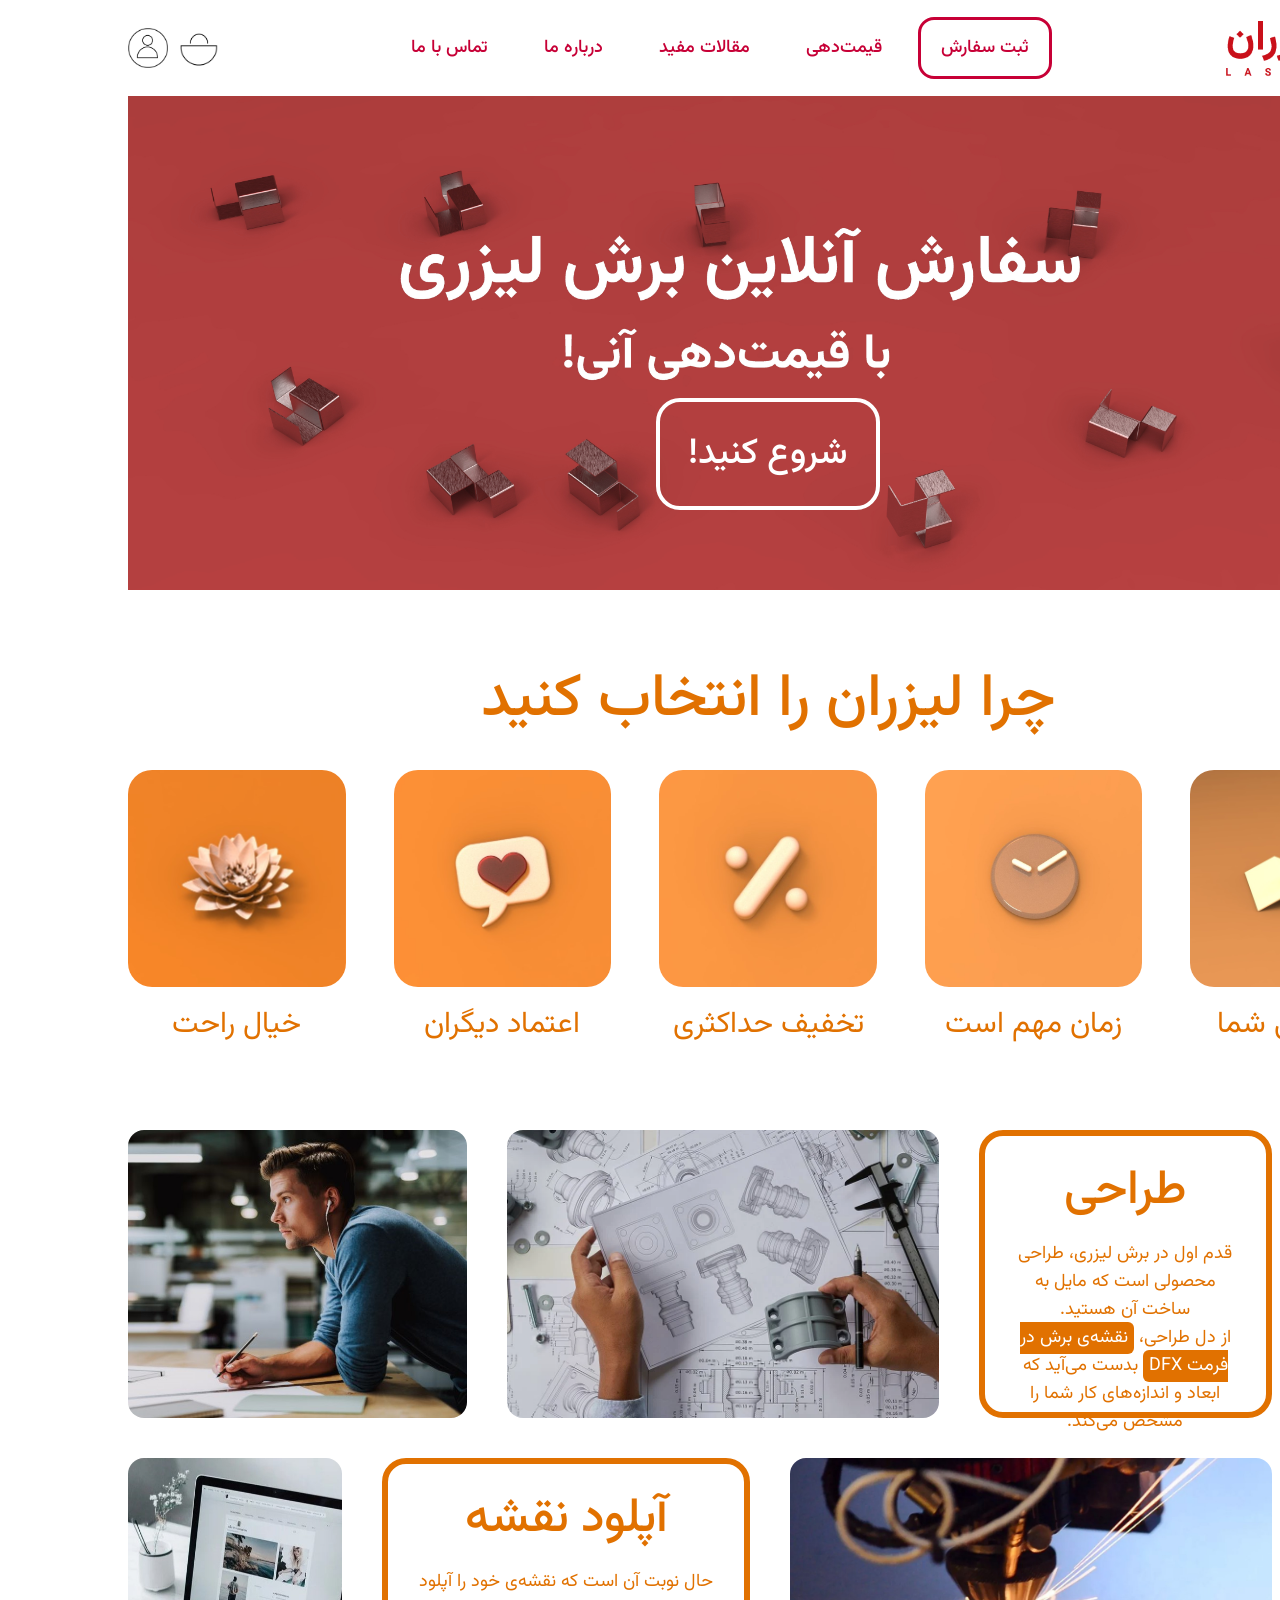
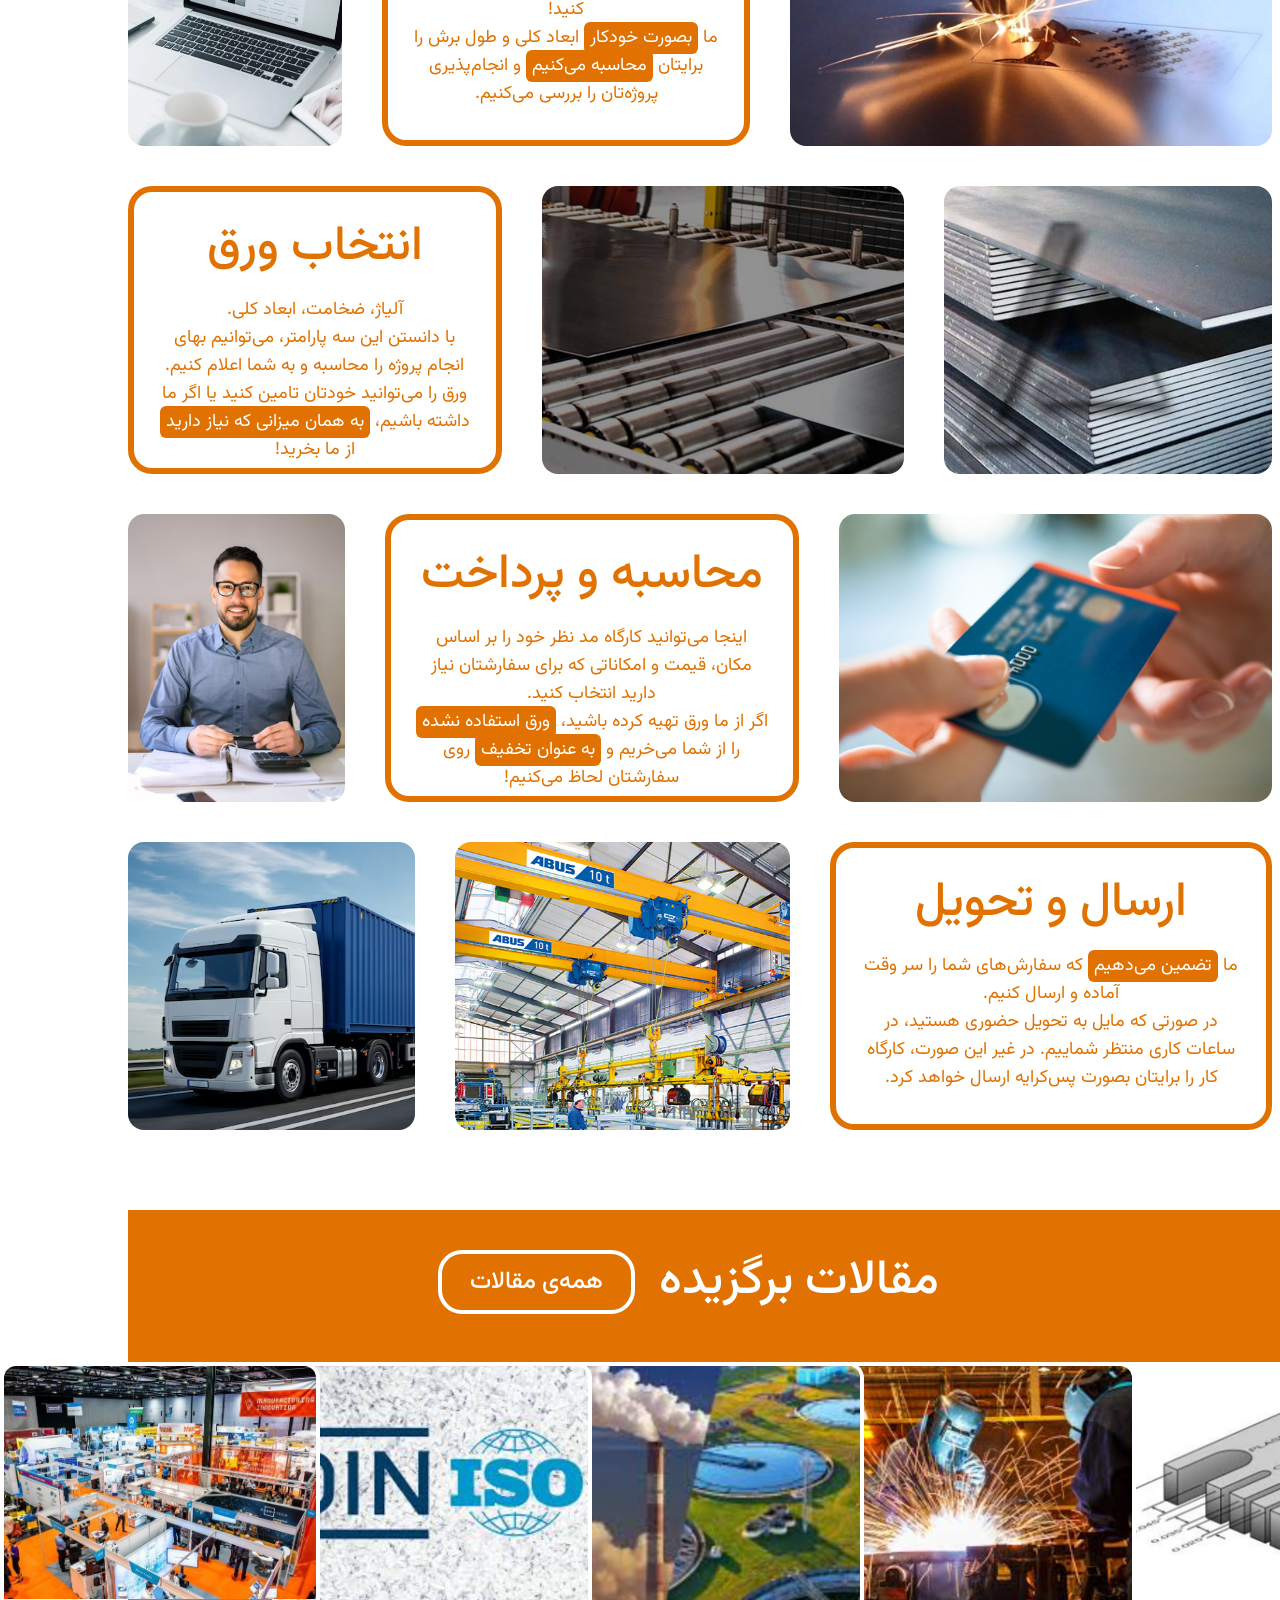
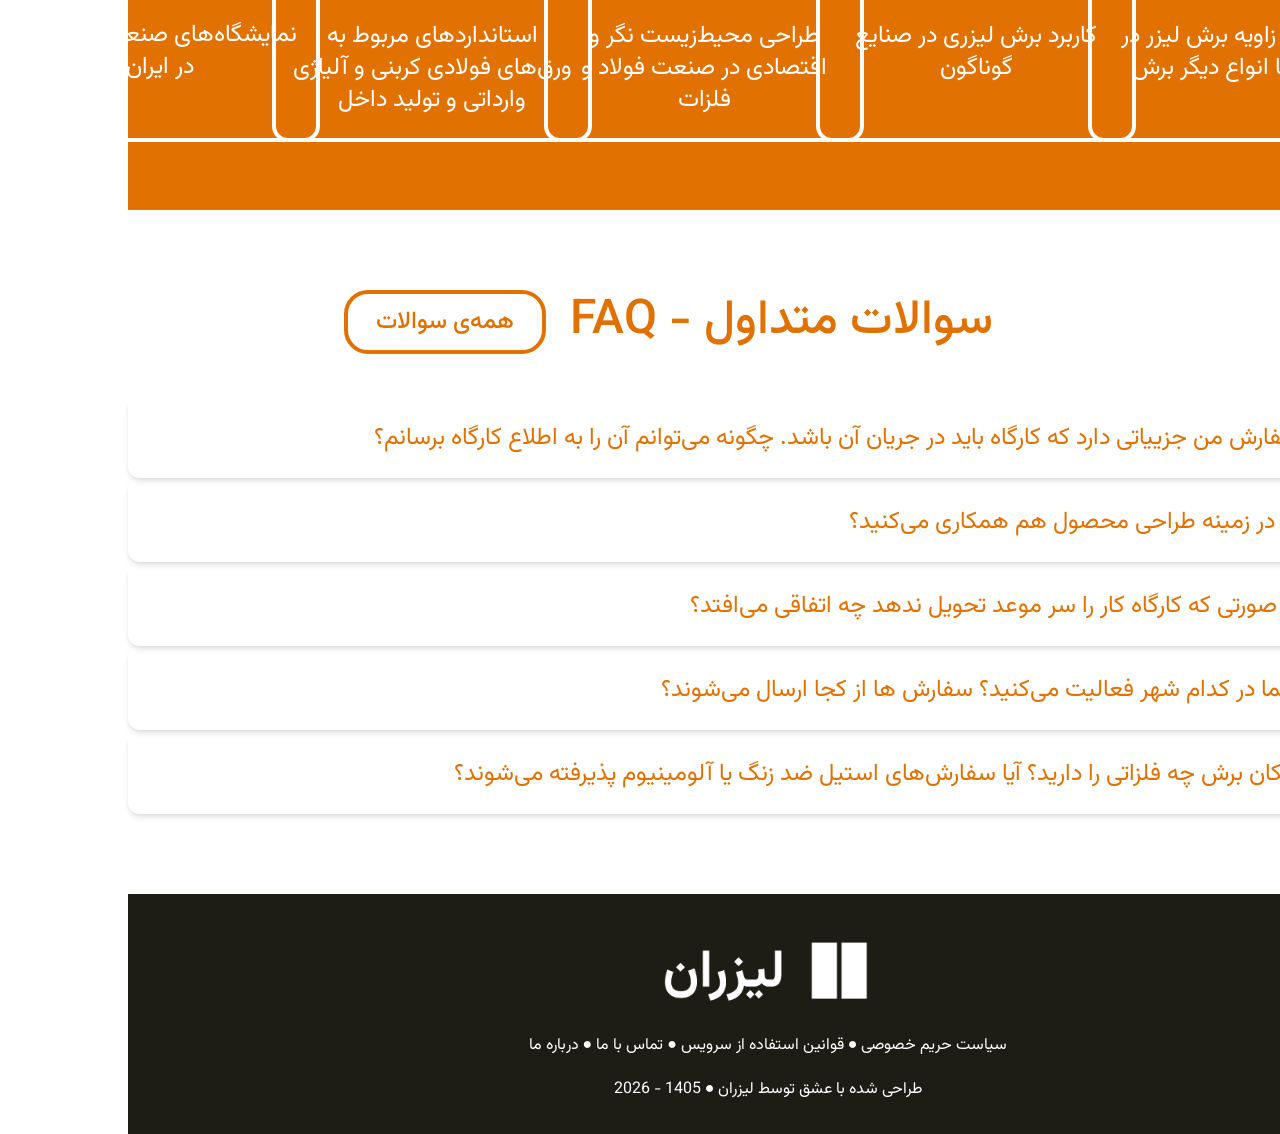
==== index.html @ b69785e9 "Initial Hello World" ====
<!DOCTYPE html>
<html>
    <head>
        <meta charset="utf-8" />
        <meta http-equiv="X-UA-Compatible" content="IE=edge" />
        <title></title>
        <meta name="description" content="" />
        <meta name="viewport" content="width=device-width, initial-scale=1" />
        <link rel="stylesheet" href="src/output.css" />
        <link rel="stylesheet" href="src/style0.css" />
    </head>
    <body class="relative font-[vazir]" dir="rtl">
        <!-- Backdrop -->
        <div id="bDrop" class="fixed bg-black/60 inset-0 z-10 items-center justify-center overflow-hidden hidden">
            <div class="w-120 h-120 bg-white rounded-2xl relative flex flex-col items-center justify-center">
                <img src="media/close.png" class="h-8 w-8 absolute top-3 left-3 cursor-pointer" onclick="closeLoginWindow();">
                <!-- Step 1 Phone Number -->
                <div id="step1" class="text-neutral-700 flex flex-col items-center">
                    <h1 class="text-3xl">خوش آمدید!</h1>
                    <h2 class="text-xl">برای ورود، شماره همراه خود را وارد کنید -</h2>
                    <div class="flex items-center justify-center gap-3 mt-14" dir="ltr">
                        <img src="media/iran.png" class="h-10">
                        <span class="text-2xl px-1">+98</span>
                        <input id="pNumber" class="text-2xl py-2 px-3.5 border-2 border-neutral-300 rounded-xl w-60 tracking-widest text-center">
                    </div>
                    <button class="px-7 py-3 mt-16 rounded-2xl border-3 border-amber-600 text-2xl text-amber-600 font-medium hover:bg-amber-600 hover:text-white hover:cursor-pointer transition delay-75 duration-300 ease-in-out"
                    onclick="goToStep2();">
                    ادامه
                    </button>
                </div>
                <!-- Verification Code -->
                <div id="step2" class="text-neutral-700 hidden flex-col items-center">
                    <h1 class="text-3xl">کد ورود برای شما پیامک شد</h1>
                    <h2 class="text-xl">لطفا آن را وارد کنید</h2>
                    <div class="flex items-center justify-center gap-3 mt-14 pl-14" dir="ltr">
                        <input id="vCode" class="text-2xl py-2 px-3.5 border-2 border-neutral-300 rounded-xl w-40 tracking-widest text-center">
                        <span class="text-xl px-1 text-amber-600">2:00</span>
                    </div>
                    <div class="flex justify-center gap-5">
                        <button class="px-7 py-3 mt-16 rounded-2xl border-3 border-neutral-400 text-2xl text-neutral-400 font-medium hover:bg-neutral-400 hover:text-white hover:cursor-pointer transition delay-75 duration-300 ease-in-out"
                        onclick="backToStep1();">
                        بازگشت
                        </button>
                        <button class="px-7 py-3 mt-16 rounded-2xl border-3 border-amber-600 text-2xl text-amber-600 font-medium hover:bg-amber-600 hover:text-white hover:cursor-pointer transition delay-75 duration-300 ease-in-out"
                        onclick="closeLoginWindow();">
                        ادامه
                        </button>
                    </div>
                </div>
            </div>
        </div>
        <!-- Sign in Window -->
        <!-- Container for the x-borders -->
        <div class="mx-auto max-w-7xl">
            <!-- Top row container -->
            <div
                class="flex flex-row items-center justify-between pt-4">
                <!-- Logo -->
                <a href="/">
                    <img src="media/logo2.png" class="h-16" />
                </a>
                <!-- Navigation -->
                <nav
                    class="flex flex-row items-center justify-center font-medium text-lg text-rose-700">
                    <span
                        class="px-5 py-3.5 mx-2 transition delay-75 duration-300 ease-in-out bg-white hover:bg-rose-700 hover:text-white rounded-2xl border-3 border-rose-700"
                        >ثبت سفارش</span
                    >
                    <span
                        class="px-5 py-3.5 mx-2 transition delay-75 duration-300 ease-in-out bg-white hover:bg-rose-700 hover:text-white rounded-2xl"
                        >قیمت‌دهی</span
                    >
                    <span
                        class="px-5 py-3.5 mx-2 transition delay-75 duration-300 ease-in-out bg-white hover:bg-rose-700 hover:text-white rounded-2xl"
                        >مقالات مفید</span
                    >
                    <a href="/about.html">
                        <span
                            class="px-5 py-3.5 mx-2 transition delay-75 duration-300 ease-in-out bg-white hover:bg-rose-700 hover:text-white rounded-2xl"
                            >درباره ما</span
                        >
                    </a>
                    <span
                        class="px-5 py-3.5 mx-2 transition delay-75 duration-300 ease-in-out bg-white hover:bg-rose-700 hover:text-white rounded-2xl"
                        >تماس با ما</span
                    >
                </nav>
                <!-- Account -->
                <div
                    class="flex flex-row items-center justify-center gap-3">
                    <img src="media/cart.png" class="h-10 cursor-pointer" />
                    <img src="media/avatar.png" class="h-10 cursor-pointer" onclick="bDropOn();" />
                </div>
            </div>
        </div>
        <!-- Main Banner -->
        <div class="bg-[url(/media/3.jpg)] bg-contain mt-4 w-full aspect-[2.59336] relative">
            <div class="absolute bottom-20 right-0 left-0 h-28 flex justify-center">
                    <button class="px-7 py-3 rounded-3xl border-4 border-white text-white text-4xl font-medium hover:bg-white hover:text-rose-700 hover:cursor-pointer transition delay-75 duration-300 ease-in-out">
                        شروع کنید!
                    </button>
            </div>
        </div>
        <!-- Why Choose Us -->
        <div class="mx-auto max-w-7xl mt-20">
            <div class="text-center text-6xl font-medium text-amber-600">
                چرا لیزران را انتخاب کنید
            </div>
            <!-- Cards Container -->
            <div class="flex flex-row gap-12 justify-center mt-10 text-amber-600">
                <!-- Cards Start Here -->
                <div class="whyCards">
                    <div class="w-full aspect-square rounded-3xl bg-[url(/media/4.jpg)] bg-contain">
                        <div class="w-full h-full flex items-center text-center hover:bg-black/50 rounded-3xl">
                            <span class="desc invisible text-white text-xl px-4">امکان سفارش برش لیزری از نزدیکترین کارگاه به شما</span>
                        </div>
                    </div>
                    <div class="text-center mt-5 text-3xl">
                        در نزدیکی شما
                    </div>
                </div>
                <div class="whyCards">
                    <div class="w-full aspect-square rounded-3xl bg-[url(/media/5.jpg)] bg-contain">
                        <div class="w-full h-full flex items-center text-center hover:bg-black/50 rounded-3xl">
                            <span class="desc invisible text-white text-xl px-4">متعهد به تحویل به موقع و سروقت کار هستیم</span>
                        </div>
                    </div>
                    <div class="text-center mt-5 text-3xl">
                        زمان مهم است
                    </div>
                </div>
                <div class="whyCards">
                    <div class="w-full aspect-square rounded-3xl bg-[url(/media/6.jpg)] bg-contain">
                        <div class="w-full h-full flex items-center text-center hover:bg-black/50 rounded-3xl">
                            <span class="desc invisible text-white text-xl px-4">بهینه‌سازی بهای سفارش از محل بازخرید ضایعات سفارش‌های شما، قبل از سفارش!</span>
                        </div>
                    </div>
                    <div class="text-center mt-5 text-3xl">
                        تخفیف حداکثری
                    </div>
                </div>
                <div class="whyCards">
                    <div class="w-full aspect-square rounded-3xl bg-[url(/media/7.jpg)] bg-contain">
                        <div class="w-full h-full flex items-center text-center hover:bg-black/50 rounded-3xl">
                            <span class="desc invisible text-white text-xl px-4">امکان انتخاب کارگاه‌هایی که تجربه‌های خوبی برایمان رقم زده‌اند</span>
                        </div>
                    </div>
                    <div class="text-center mt-5 text-3xl">
                        اعتماد دیگران
                    </div>
                </div>
                <div class="whyCards">
                    <div class="w-full aspect-square rounded-3xl bg-[url(/media/8.jpg)] bg-contain">
                        <div class="w-full h-full flex items-center text-center hover:bg-black/50 rounded-3xl">
                            <span class="desc invisible text-white text-xl px-4">رابط کاربری آسان برای سرعت، کیفیت و راحتی بیش از پیش</span>
                        </div>
                    </div>
                    <div class="text-center mt-5 text-3xl">
                        خیال راحت
                    </div>
                </div>
            </div>
        </div>
        <!-- Steps to Order Container -->
        <div class="mx-auto max-w-340 mt-10">
            <!-- Step 1 Design -->
            <div class="flex flex-row items-center justify-center gap-10 text-amber-600 mt-10">
                <div class="flex flex-none items-center justify-center w-24 h-24 rounded-full bg-amber-600 text-white text-4xl font-semibold">
                    1
                </div>
                <div class="flex h-72 flex-initial border-6 border-amber-600 rounded-3xl">
                    <div class="w-full h-full px-6 py-8">
                        <h1 class="text-5xl font-medium text-center">طراحی</h1>
                        <p class="mt-6 text-lg text-center">
                            قدم اول در برش لیزری، طراحی محصولی است که مایل به ساخت آن هستید.
                            <br>
                            از دل طراحی،
                            <span class="px-1.5 py-0.5 text-white bg-amber-600 rounded-md">نقشه‌ی برش در فرمت DFX</span>
                            بدست می‌آید که ابعاد و اندازه‌های کار شما را مشخص می‌کند.
                        </p>
                    </div>
                </div>
                <img src="media/001.jpg" class="h-72 rounded-2xl">
                <img src="media/002.jpg" class="h-72 rounded-2xl">
            </div>
            <!-- Step 2 Design -->
            <div class="flex flex-row items-center justify-center gap-10 text-amber-600 mt-10">
                <div class="flex flex-none items-center justify-center w-24 h-24 rounded-full bg-amber-600 text-white text-4xl font-semibold">
                    2
                </div>
                <img src="media/101.jpg" class="h-72 rounded-2xl">
                <div class="flex h-72 flex-initial border-6 border-amber-600 rounded-3xl">
                    <div class="w-full h-full px-6 py-8">
                        <h1 class="text-5xl font-medium text-center">آپلود نقشه</h1>
                        <p class="mt-6 text-lg text-center">
                            حال نوبت آن است که نقشه‌ی خود را آپلود کنید!
                            <br>
                            ما
                            <span class="px-1.5 py-0.5 text-white bg-amber-600 rounded-md">بصورت خودکار</span>
                            ابعاد کلی و طول برش را برایتان
                            <span class="px-1.5 py-0.5 text-white bg-amber-600 rounded-md">محاسبه می‌کنیم</span>
                            و انجام‌پذیری پروژه‌تان را بررسی می‌کنیم.
                        </p>
                    </div>
                </div>
                <img src="media/102.jpg" class="h-72 rounded-2xl">
            </div>
            <!-- Step 3 Design -->
            <div class="flex flex-row items-center justify-center gap-10 text-amber-600 mt-10">
                <div class="flex flex-none items-center justify-center w-24 h-24 rounded-full bg-amber-600 text-white text-4xl font-semibold">
                    3
                </div>
                <img src="media/201.jpg" class="h-72 rounded-2xl">
                <img src="media/202.jpg" class="h-72 rounded-2xl">
                <div class="flex h-72 flex-initial border-6 border-amber-600 rounded-3xl">
                    <div class="w-full h-full px-6 py-8">
                        <h1 class="text-5xl font-medium text-center">انتخاب ورق</h1>
                        <p class="mt-6 text-lg text-center">
                            آلیاژ، ضخامت، ابعاد کلی.
                            <br>
                            با دانستن این سه پارامتر، می‌توانیم بهای انجام پروژه را محاسبه و به شما اعلام کنیم.
                            ورق را می‌توانید خودتان تامین کنید یا اگر ما داشته باشیم،
							<span class="px-1.5 py-0.5 text-white bg-amber-600 rounded-md">به همان میزانی که نیاز دارید</span>
							از ما بخرید!
                        </p>
                    </div>
                </div>
            </div>
            <!-- Step 4 Design -->
            <div class="flex flex-row items-center justify-center gap-10 text-amber-600 mt-10">
                <div class="flex flex-none items-center justify-center w-24 h-24 rounded-full bg-amber-600 text-white text-4xl font-semibold">
                    4
                </div>
                <img src="media/301.png" class="h-72 rounded-2xl">
                <div class="flex h-72 flex-initial border-6 border-amber-600 rounded-3xl">
                    <div class="w-full h-full px-6 py-8">
                        <h1 class="text-5xl font-medium text-center">محاسبه و پرداخت</h1>
                        <p class="mt-6 text-lg text-center">
                            اینجا می‌توانید کارگاه مد نظر خود را بر اساس مکان، قیمت و امکاناتی که برای سفارشتان نیاز دارید انتخاب کنید.
                            <br>
                            اگر از ما ورق تهیه کرده باشید،
                            <span class="px-1.5 py-0.5 text-white bg-amber-600 rounded-md">ورق استفاده نشده</span>
                            را از شما می‌خریم و
                            <span class="px-1.5 py-0.5 text-white bg-amber-600 rounded-md">به عنوان تخفیف</span>
                            روی سفارشتان لحاظ می‌کنیم!
                        </p>
                    </div>
                </div>
                <img src="media/302.png" class="h-72 rounded-2xl">
            </div>
            <!-- Step 5 Design -->
            <div class="flex flex-row items-center justify-center gap-10 text-amber-600 mt-10">
                <div class="flex flex-none items-center justify-center w-24 h-24 rounded-full bg-amber-600 text-white text-4xl font-semibold">
                    5
                </div>
                <div class="flex h-72 flex-initial border-6 border-amber-600 rounded-3xl">
                    <div class="w-full h-full px-6 py-8">
                        <h1 class="text-5xl font-medium text-center">ارسال و تحویل</h1>
                        <p class="mt-6 text-lg text-center">
							ما
							<span class="px-1.5 py-0.5 text-white bg-amber-600 rounded-md">تضمین می‌دهیم</span>
							که سفارش‌های شما را سر وقت آماده و ارسال کنیم.
							<br>
							در صورتی که مایل به تحویل حضوری هستید، در ساعات کاری منتظر شماییم. در غیر این صورت، کارگاه کار را برایتان بصورت پس‌کرایه ارسال خواهد کرد.
                        </p>
                    </div>
                </div>
                <img src="media/401.png" class="h-72 rounded-2xl">
                <img src="media/402.png" class="h-72 rounded-2xl">
            </div>
        </div>
		<!-- Selected Articles -->
		<div class="bg-amber-600 h-150 mt-20 text-white">
            <div class="flex gap-6 pt-10 items-center justify-center">
                <h1 class="text-white text-5xl font-medium pr-40">مقالات برگزیده</h1>
                <button class="px-7 py-3 rounded-3xl border-4 border-white text-2xl font-medium hover:bg-white hover:text-amber-600 hover:cursor-pointer transition delay-75 duration-300 ease-in-out">
                        همه‌ی مقالات
                </button>
            </div>
            <!-- Card Container -->
            <div class="mx-auto max-w-430 grid grid-cols-5 gap-20 mt-12">
                <!-- Article Card -->
                <div class="h-95 w-80 border-white border-4 rounded-2xl overflow-hidden hover:scale-105 transition cursor-pointer">
                    <img src="media/articles/01.png" class="w-full" alt="">
                    <h1 class="text-2xl px-4 py-5 text-center">
                        ضخامت و زاویه برش لیزر در مقایسه با انواع دیگر برش
                    </h1>
                </div>
                <!-- Article Card -->
                <div class="h-95 w-80 border-white border-4 rounded-2xl overflow-hidden hover:scale-105 transition cursor-pointer">
                    <img src="media/articles/welder.png" class="w-full" alt="">
                    <h1 class="text-2xl px-4 py-5 text-center">
                        کاربرد برش لیزری در صنایع گوناگون
                    </h1>
                </div>
                <!-- Article Card -->
                <div class="h-95 w-80 border-white border-4 rounded-2xl overflow-hidden hover:scale-105 transition cursor-pointer">
                    <img src="media/articles/environment.png" class="w-full" alt="">
                    <h1 class="text-2xl px-4 py-5 text-center">
                        طراحی محیط‌زیست نگر و اقتصادی در صنعت فولاد و فلزات
                    </h1>
                </div>
                <!-- Article Card -->
                <div class="h-95 w-80 border-white border-4 rounded-2xl overflow-hidden hover:scale-105 transition cursor-pointer">
                    <img src="media/articles/din.png" class="w-full" alt="">
                    <h1 class="text-2xl px-4 py-5 text-center">
                        استانداردهای مربوط به ورق‌های فولادی کربنی و آلیاژی وارداتی و تولید داخل
                    </h1>
                </div>
                <!-- Article Card -->
                <div class="h-95 w-80 border-white border-4 rounded-2xl overflow-hidden hover:scale-105 transition cursor-pointer">
                    <img src="media/articles/ind_expo.jpg" class="w-full" alt="">
                    <h1 class="text-2xl px-4 py-5 text-center">
                        نمایشگاه‌های صنعت در دنیا و در ایران
                    </h1>
                </div>
            </div>
		</div>
        <!-- FAQ Container -->
        <div class="mx-auto max-w-7xl mt-20 text-amber-600">
            <div class="flex justify-center gap-6 items-center">
                <h2 class="text-5xl font-medium pr-50">
                سوالات متداول - FAQ
                </h2>
                <button class="px-7 py-3 rounded-3xl border-4 border-amber-600 text-2xl font-medium hover:bg-amber-600 hover:text-white hover:cursor-pointer transition delay-75 duration-300 ease-in-out">
                        همه‌ی سوالات
                </button>
            </div>
            <!-- Card Container -->
            <div class="mt-10">
                <!-- Card -->
                <div class="faqCard rounded-xl shadow-md px-5 py-5 flex cursor-pointer" onclick="this.classList.toggle('expanded')">
                    <img src="media/plus icon.png" class="w-12 h-12 p-2" alt="">
                    <div class="mr-10 overflow-hidden">
                        <h3 class="text-2xl mt-2">
                            سفارش من جزییاتی دارد که کارگاه باید در جریان آن باشد. چگونه می‌توانم آن را به اطلاع کارگاه برسانم؟
                        </h3>
                        <p class="mt-8">
                            در زمان ثبت سفارش این امکان را دارید که برای کارگاه یادداشت اضافه کنید تا کار به صورتی که مایل هستید تحویل شما گردد.
                        </p>
                    </div>
                </div>
                <!-- Card -->
                <div class="faqCard rounded-xl shadow-md px-5 py-5 flex cursor-pointer" onclick="this.classList.toggle('expanded')">
                    <img src="media/plus icon.png" class="w-12 h-12 p-2" alt="">
                    <div class="mr-10 overflow-hidden">
                        <h3 class="text-2xl mt-2">
                            آیا در زمینه طراحی محصول هم همکاری می‌کنید؟
                        </h3>
                        <p class="mt-8">
                            بله! در صورتی که کار شما در حوزه ورقکاری و برش لیزری باشد، برای مشاوره و همکاری در تولید محصول لطفا از طریق تب درباره‌ی ما با ما تماس بگیرید.
                        </p>
                    </div>
                </div>
                <!-- Card -->
                <div class="faqCard rounded-xl shadow-md px-5 py-5 flex cursor-pointer" onclick="this.classList.toggle('expanded')">
                    <img src="media/plus icon.png" class="w-12 h-12 p-2" alt="">
                    <div class="mr-10 overflow-hidden">
                        <h3 class="text-2xl mt-2">
                            در صورتی که کارگاه کار را سر موعد تحویل ندهد چه اتفاقی می‌افتد؟
                        </h3>
                        <p class="mt-8">
                            در صورتی که کارگاه کار را در زمان سررسید تحویل ندهد و علت این موضوع تحویل نگرفتن کار توسط کارفرما، یا مشکلات حمل و نقل نباشد، کارگاه پس از یک روز اخطار دریافت کرده و از روز دوم ملزم به پرداخت روزانه 2 درصد دستمزد به عنوان جریمه به کارفرما است.
                            سقف جریمه 12 درصد و تا پایان روز هفتم می‌باشد و در صورتی که کارگاه همچنان سفارش را تحویل ندهد، سفارش لغو شده و کل مبلغ پرداخت شده به علاوه‌ی 12 درصد جریمه به کارفرما پرداخت می‌گردد.
                        </p>
                    </div>
                </div>
                <!-- Card -->
                <div class="faqCard rounded-xl shadow-md px-5 py-5 flex cursor-pointer" onclick="this.classList.toggle('expanded')">
                    <img src="media/plus icon.png" class="w-12 h-12 p-2" alt="">
                    <div class="mr-10 overflow-hidden">
                        <h3 class="text-2xl mt-2">
                            شما در کدام شهر فعالیت می‌کنید؟ سفارش ها از کجا ارسال می‌شوند؟
                        </h3>
                        <p class="mt-8">
                            در حال حاضر ما با کارگاه‌های حوالی فتح و شادآباد تهران قرارداد داریم و به زودی امکان خدمت‌رسانی در سراسر کشور را نیز خواهیم داشت.
                            <br>
                            در صورتی که امکان برش لیزری را دارید و مایل به همکاری با ما هستید، لطفا از طریق تب ارتباط با ما تماس بگیرید!
                        </p>
                    </div>
                </div>
                <!-- Card -->
                <div class="faqCard rounded-xl shadow-md px-5 py-5 flex cursor-pointer" onclick="this.classList.toggle('expanded')">
                    <img src="media/plus icon.png" class="w-12 h-12 p-2" alt="">
                    <div class="mr-10 overflow-hidden">
                        <h3 class="text-2xl mt-2">
                            امکان برش چه فلزاتی را دارید؟ آیا سفارش‌های استیل ضد زنگ یا آلومینیوم پذیرفته می‌شوند؟
                        </h3>
                        <p class="mt-8">
                            این مساله بستگی به امکانات کارگاهی دارد که شما انتخاب می‌کنید. در صورتی که کارگاه انتخابی شما این امکان را داشته باشد و به ما اعلام کرده باشد، شما حین ثبت سفارش در پنل کاربری خود می‌توانید آن کارگاه را انتخاب کرده و با آنها همکاری کنید.
                        </p>
                    </div>
                </div>
            </div>
        </div>
        <!-- Footer -->
        <div class="h-60 bg-olive-900 mt-20 text-white">
            <!-- Logos - Permits -->
            <div class="pt-10 flex justify-center items-center">
                <img src="media/logo3.png" class="h-20">
            </div>
            <!-- Links -->
            <div class="mt-5 text-center">
                سیاست حریم خصوصی ● قوانین استفاده از سرویس ● تماس با ما ● درباره ما
            </div>
            <!-- By Us -->
            <div class="mt-5 text-center">
                طراحی شده با عشق توسط لیزران ● 1405 - 2026
            </div>
        </div>
        <script src="./global.js" defer></script>
    </body>
</html>

<!-- npx @tailwindcss/cli -i ./src/input.css -o ./src/output.css --watch -->
---- src/output.css ----
/*! tailwindcss v4.3.0 | MIT License | https://tailwindcss.com */
@layer properties;
@layer theme, base, components, utilities;
@layer theme {
  :root, :host {
    --font-sans: ui-sans-serif, system-ui, sans-serif, "Apple Color Emoji",
      "Segoe UI Emoji", "Segoe UI Symbol", "Noto Color Emoji";
    --font-mono: ui-monospace, SFMono-Regular, Menlo, Monaco, Consolas, "Liberation Mono",
      "Courier New", monospace;
    --color-amber-600: oklch(66.6% 0.179 58.318);
    --color-rose-300: oklch(81% 0.117 11.638);
    --color-rose-400: oklch(71.2% 0.194 13.428);
    --color-rose-600: oklch(58.6% 0.253 17.585);
    --color-rose-700: oklch(51.4% 0.222 16.935);
    --color-rose-800: oklch(45.5% 0.188 13.697);
    --color-neutral-300: oklch(87% 0 0);
    --color-neutral-400: oklch(70.8% 0 0);
    --color-neutral-500: oklch(55.6% 0 0);
    --color-neutral-600: oklch(43.9% 0 0);
    --color-neutral-700: oklch(37.1% 0 0);
    --color-neutral-800: oklch(26.9% 0 0);
    --color-olive-900: oklch(22.8% 0.013 107.4);
    --color-black: #000;
    --color-white: #fff;
    --spacing: 0.25rem;
    --container-7xl: 80rem;
    --text-lg: 1.125rem;
    --text-lg--line-height: calc(1.75 / 1.125);
    --text-xl: 1.25rem;
    --text-xl--line-height: calc(1.75 / 1.25);
    --text-2xl: 1.5rem;
    --text-2xl--line-height: calc(2 / 1.5);
    --text-3xl: 1.875rem;
    --text-3xl--line-height: calc(2.25 / 1.875);
    --text-4xl: 2.25rem;
    --text-4xl--line-height: calc(2.5 / 2.25);
    --text-5xl: 3rem;
    --text-5xl--line-height: 1;
    --text-6xl: 3.75rem;
    --text-6xl--line-height: 1;
    --text-7xl: 4.5rem;
    --text-7xl--line-height: 1;
    --font-weight-medium: 500;
    --font-weight-semibold: 600;
    --tracking-widest: 0.1em;
    --leading-relaxed: 1.625;
    --leading-loose: 2;
    --radius-md: 0.375rem;
    --radius-xl: 0.75rem;
    --radius-2xl: 1rem;
    --radius-3xl: 1.5rem;
    --ease-in-out: cubic-bezier(0.4, 0, 0.2, 1);
    --default-transition-duration: 150ms;
    --default-transition-timing-function: cubic-bezier(0.4, 0, 0.2, 1);
    --default-font-family: var(--font-sans);
    --default-mono-font-family: var(--font-mono);
  }
}
@layer base {
  *, ::after, ::before, ::backdrop, ::file-selector-button {
    box-sizing: border-box;
    margin: 0;
    padding: 0;
    border: 0 solid;
  }
  html, :host {
    line-height: 1.5;
    -webkit-text-size-adjust: 100%;
    tab-size: 4;
    font-family: var(--default-font-family, ui-sans-serif, system-ui, sans-serif, "Apple Color Emoji", "Segoe UI Emoji", "Segoe UI Symbol", "Noto Color Emoji");
    font-feature-settings: var(--default-font-feature-settings, normal);
    font-variation-settings: var(--default-font-variation-settings, normal);
    -webkit-tap-highlight-color: transparent;
  }
  hr {
    height: 0;
    color: inherit;
    border-top-width: 1px;
  }
  abbr:where([title]) {
    -webkit-text-decoration: underline dotted;
    text-decoration: underline dotted;
  }
  h1, h2, h3, h4, h5, h6 {
    font-size: inherit;
    font-weight: inherit;
  }
  a {
    color: inherit;
    -webkit-text-decoration: inherit;
    text-decoration: inherit;
  }
  b, strong {
    font-weight: bolder;
  }
  code, kbd, samp, pre {
    font-family: var(--default-mono-font-family, ui-monospace, SFMono-Regular, Menlo, Monaco, Consolas, "Liberation Mono", "Courier New", monospace);
    font-feature-settings: var(--default-mono-font-feature-settings, normal);
    font-variation-settings: var(--default-mono-font-variation-settings, normal);
    font-size: 1em;
  }
  small {
    font-size: 80%;
  }
  sub, sup {
    font-size: 75%;
    line-height: 0;
    position: relative;
    vertical-align: baseline;
  }
  sub {
    bottom: -0.25em;
  }
  sup {
    top: -0.5em;
  }
  table {
    text-indent: 0;
    border-color: inherit;
    border-collapse: collapse;
  }
  :-moz-focusring {
    outline: auto;
  }
  progress {
    vertical-align: baseline;
  }
  summary {
    display: list-item;
  }
  ol, ul, menu {
    list-style: none;
  }
  img, svg, video, canvas, audio, iframe, embed, object {
    display: block;
    vertical-align: middle;
  }
  img, video {
    max-width: 100%;
    height: auto;
  }
  button, input, select, optgroup, textarea, ::file-selector-button {
    font: inherit;
    font-feature-settings: inherit;
    font-variation-settings: inherit;
    letter-spacing: inherit;
    color: inherit;
    border-radius: 0;
    background-color: transparent;
    opacity: 1;
  }
  :where(select:is([multiple], [size])) optgroup {
    font-weight: bolder;
  }
  :where(select:is([multiple], [size])) optgroup option {
    padding-inline-start: 20px;
  }
  ::file-selector-button {
    margin-inline-end: 4px;
  }
  ::placeholder {
    opacity: 1;
  }
  @supports (not (-webkit-appearance: -apple-pay-button))  or (contain-intrinsic-size: 1px) {
    ::placeholder {
      color: currentcolor;
      @supports (color: color-mix(in lab, red, red)) {
        color: color-mix(in oklab, currentcolor 50%, transparent);
      }
    }
  }
  textarea {
    resize: vertical;
  }
  ::-webkit-search-decoration {
    -webkit-appearance: none;
  }
  ::-webkit-date-and-time-value {
    min-height: 1lh;
    text-align: inherit;
  }
  ::-webkit-datetime-edit {
    display: inline-flex;
  }
  ::-webkit-datetime-edit-fields-wrapper {
    padding: 0;
  }
  ::-webkit-datetime-edit, ::-webkit-datetime-edit-year-field, ::-webkit-datetime-edit-month-field, ::-webkit-datetime-edit-day-field, ::-webkit-datetime-edit-hour-field, ::-webkit-datetime-edit-minute-field, ::-webkit-datetime-edit-second-field, ::-webkit-datetime-edit-millisecond-field, ::-webkit-datetime-edit-meridiem-field {
    padding-block: 0;
  }
  ::-webkit-calendar-picker-indicator {
    line-height: 1;
  }
  :-moz-ui-invalid {
    box-shadow: none;
  }
  button, input:where([type="button"], [type="reset"], [type="submit"]), ::file-selector-button {
    appearance: button;
  }
  ::-webkit-inner-spin-button, ::-webkit-outer-spin-button {
    height: auto;
  }
  [hidden]:where(:not([hidden="until-found"])) {
    display: none !important;
  }
}
@layer utilities {
  .invisible {
    visibility: hidden;
  }
  .absolute {
    position: absolute;
  }
  .fixed {
    position: fixed;
  }
  .relative {
    position: relative;
  }
  .inset-0 {
    inset: calc(var(--spacing) * 0);
  }
  .top-3 {
    top: calc(var(--spacing) * 3);
  }
  .top-5 {
    top: calc(var(--spacing) * 5);
  }
  .right-0 {
    right: calc(var(--spacing) * 0);
  }
  .bottom-20 {
    bottom: calc(var(--spacing) * 20);
  }
  .left-0 {
    left: calc(var(--spacing) * 0);
  }
  .left-3 {
    left: calc(var(--spacing) * 3);
  }
  .left-5 {
    left: calc(var(--spacing) * 5);
  }
  .z-10 {
    z-index: 10;
  }
  .container {
    width: 100%;
    @media (width >= 40rem) {
      max-width: 40rem;
    }
    @media (width >= 48rem) {
      max-width: 48rem;
    }
    @media (width >= 64rem) {
      max-width: 64rem;
    }
    @media (width >= 80rem) {
      max-width: 80rem;
    }
    @media (width >= 96rem) {
      max-width: 96rem;
    }
  }
  .mx-2 {
    margin-inline: calc(var(--spacing) * 2);
  }
  .mx-auto {
    margin-inline: auto;
  }
  .mt-2 {
    margin-top: calc(var(--spacing) * 2);
  }
  .mt-4 {
    margin-top: calc(var(--spacing) * 4);
  }
  .mt-5 {
    margin-top: calc(var(--spacing) * 5);
  }
  .mt-6 {
    margin-top: calc(var(--spacing) * 6);
  }
  .mt-8 {
    margin-top: calc(var(--spacing) * 8);
  }
  .mt-10 {
    margin-top: calc(var(--spacing) * 10);
  }
  .mt-12 {
    margin-top: calc(var(--spacing) * 12);
  }
  .mt-14 {
    margin-top: calc(var(--spacing) * 14);
  }
  .mt-16 {
    margin-top: calc(var(--spacing) * 16);
  }
  .mt-20 {
    margin-top: calc(var(--spacing) * 20);
  }
  .mr-10 {
    margin-right: calc(var(--spacing) * 10);
  }
  .flex {
    display: flex;
  }
  .grid {
    display: grid;
  }
  .hidden {
    display: none;
  }
  .table {
    display: table;
  }
  .aspect-\[2\.59336\] {
    aspect-ratio: 2.59336;
  }
  .aspect-square {
    aspect-ratio: 1 / 1;
  }
  .h-6 {
    height: calc(var(--spacing) * 6);
  }
  .h-8 {
    height: calc(var(--spacing) * 8);
  }
  .h-10 {
    height: calc(var(--spacing) * 10);
  }
  .h-12 {
    height: calc(var(--spacing) * 12);
  }
  .h-15 {
    height: calc(var(--spacing) * 15);
  }
  .h-16 {
    height: calc(var(--spacing) * 16);
  }
  .h-20 {
    height: calc(var(--spacing) * 20);
  }
  .h-24 {
    height: calc(var(--spacing) * 24);
  }
  .h-28 {
    height: calc(var(--spacing) * 28);
  }
  .h-40 {
    height: calc(var(--spacing) * 40);
  }
  .h-55 {
    height: calc(var(--spacing) * 55);
  }
  .h-60 {
    height: calc(var(--spacing) * 60);
  }
  .h-72 {
    height: calc(var(--spacing) * 72);
  }
  .h-80 {
    height: calc(var(--spacing) * 80);
  }
  .h-95 {
    height: calc(var(--spacing) * 95);
  }
  .h-100 {
    height: calc(var(--spacing) * 100);
  }
  .h-120 {
    height: calc(var(--spacing) * 120);
  }
  .h-150 {
    height: calc(var(--spacing) * 150);
  }
  .h-200 {
    height: calc(var(--spacing) * 200);
  }
  .h-400 {
    height: calc(var(--spacing) * 400);
  }
  .h-full {
    height: 100%;
  }
  .w-6 {
    width: calc(var(--spacing) * 6);
  }
  .w-8 {
    width: calc(var(--spacing) * 8);
  }
  .w-10 {
    width: calc(var(--spacing) * 10);
  }
  .w-12 {
    width: calc(var(--spacing) * 12);
  }
  .w-24 {
    width: calc(var(--spacing) * 24);
  }
  .w-40 {
    width: calc(var(--spacing) * 40);
  }
  .w-50 {
    width: calc(var(--spacing) * 50);
  }
  .w-60 {
    width: calc(var(--spacing) * 60);
  }
  .w-80 {
    width: calc(var(--spacing) * 80);
  }
  .w-120 {
    width: calc(var(--spacing) * 120);
  }
  .w-200 {
    width: calc(var(--spacing) * 200);
  }
  .w-full {
    width: 100%;
  }
  .max-w-7xl {
    max-width: var(--container-7xl);
  }
  .max-w-340 {
    max-width: calc(var(--spacing) * 340);
  }
  .max-w-430 {
    max-width: calc(var(--spacing) * 430);
  }
  .flex-initial {
    flex: 0 auto;
  }
  .flex-none {
    flex: none;
  }
  .border-collapse {
    border-collapse: collapse;
  }
  .cursor-pointer {
    cursor: pointer;
  }
  .resize {
    resize: both;
  }
  .grid-cols-5 {
    grid-template-columns: repeat(5, minmax(0, 1fr));
  }
  .flex-col {
    flex-direction: column;
  }
  .flex-row {
    flex-direction: row;
  }
  .items-center {
    align-items: center;
  }
  .justify-between {
    justify-content: space-between;
  }
  .justify-center {
    justify-content: center;
  }
  .gap-3 {
    gap: calc(var(--spacing) * 3);
  }
  .gap-5 {
    gap: calc(var(--spacing) * 5);
  }
  .gap-6 {
    gap: calc(var(--spacing) * 6);
  }
  .gap-10 {
    gap: calc(var(--spacing) * 10);
  }
  .gap-12 {
    gap: calc(var(--spacing) * 12);
  }
  .gap-20 {
    gap: calc(var(--spacing) * 20);
  }
  .overflow-hidden {
    overflow: hidden;
  }
  .rounded-2xl {
    border-radius: var(--radius-2xl);
  }
  .rounded-3xl {
    border-radius: var(--radius-3xl);
  }
  .rounded-full {
    border-radius: calc(infinity * 1px);
  }
  .rounded-md {
    border-radius: var(--radius-md);
  }
  .rounded-xl {
    border-radius: var(--radius-xl);
  }
  .border {
    border-style: var(--tw-border-style);
    border-width: 1px;
  }
  .border-1 {
    border-style: var(--tw-border-style);
    border-width: 1px;
  }
  .border-2 {
    border-style: var(--tw-border-style);
    border-width: 2px;
  }
  .border-3 {
    border-style: var(--tw-border-style);
    border-width: 3px;
  }
  .border-4 {
    border-style: var(--tw-border-style);
    border-width: 4px;
  }
  .border-6 {
    border-style: var(--tw-border-style);
    border-width: 6px;
  }
  .border-amber-600 {
    border-color: var(--color-amber-600);
  }
  .border-neutral-300 {
    border-color: var(--color-neutral-300);
  }
  .border-neutral-400 {
    border-color: var(--color-neutral-400);
  }
  .border-neutral-500 {
    border-color: var(--color-neutral-500);
  }
  .border-neutral-700 {
    border-color: var(--color-neutral-700);
  }
  .border-rose-300 {
    border-color: var(--color-rose-300);
  }
  .border-rose-400 {
    border-color: var(--color-rose-400);
  }
  .border-rose-700 {
    border-color: var(--color-rose-700);
  }
  .border-white {
    border-color: var(--color-white);
  }
  .bg-amber-600 {
    background-color: var(--color-amber-600);
  }
  .bg-black {
    background-color: var(--color-black);
  }
  .bg-black\/60 {
    background-color: color-mix(in srgb, #000 60%, transparent);
    @supports (color: color-mix(in lab, red, red)) {
      background-color: color-mix(in oklab, var(--color-black) 60%, transparent);
    }
  }
  .bg-olive-900 {
    background-color: var(--color-olive-900);
  }
  .bg-rose-700 {
    background-color: var(--color-rose-700);
  }
  .bg-rose-800 {
    background-color: var(--color-rose-800);
  }
  .bg-white {
    background-color: var(--color-white);
  }
  .bg-\[url\(\/media\/3\.jpg\)\] {
    background-image: url(/media/3.jpg);
  }
  .bg-\[url\(\/media\/4\.jpg\)\] {
    background-image: url(/media/4.jpg);
  }
  .bg-\[url\(\/media\/5\.jpg\)\] {
    background-image: url(/media/5.jpg);
  }
  .bg-\[url\(\/media\/6\.jpg\)\] {
    background-image: url(/media/6.jpg);
  }
  .bg-\[url\(\/media\/7\.jpg\)\] {
    background-image: url(/media/7.jpg);
  }
  .bg-\[url\(\/media\/8\.jpg\)\] {
    background-image: url(/media/8.jpg);
  }
  .bg-contain {
    background-size: contain;
  }
  .p-2 {
    padding: calc(var(--spacing) * 2);
  }
  .p-10 {
    padding: calc(var(--spacing) * 10);
  }
  .px-1 {
    padding-inline: calc(var(--spacing) * 1);
  }
  .px-1\.5 {
    padding-inline: calc(var(--spacing) * 1.5);
  }
  .px-2 {
    padding-inline: calc(var(--spacing) * 2);
  }
  .px-3 {
    padding-inline: calc(var(--spacing) * 3);
  }
  .px-3\.5 {
    padding-inline: calc(var(--spacing) * 3.5);
  }
  .px-4 {
    padding-inline: calc(var(--spacing) * 4);
  }
  .px-5 {
    padding-inline: calc(var(--spacing) * 5);
  }
  .px-6 {
    padding-inline: calc(var(--spacing) * 6);
  }
  .px-7 {
    padding-inline: calc(var(--spacing) * 7);
  }
  .px-12 {
    padding-inline: calc(var(--spacing) * 12);
  }
  .py-0 {
    padding-block: calc(var(--spacing) * 0);
  }
  .py-0\.5 {
    padding-block: calc(var(--spacing) * 0.5);
  }
  .py-2 {
    padding-block: calc(var(--spacing) * 2);
  }
  .py-3 {
    padding-block: calc(var(--spacing) * 3);
  }
  .py-3\.5 {
    padding-block: calc(var(--spacing) * 3.5);
  }
  .py-5 {
    padding-block: calc(var(--spacing) * 5);
  }
  .py-8 {
    padding-block: calc(var(--spacing) * 8);
  }
  .pt-2 {
    padding-top: calc(var(--spacing) * 2);
  }
  .pt-4 {
    padding-top: calc(var(--spacing) * 4);
  }
  .pt-10 {
    padding-top: calc(var(--spacing) * 10);
  }
  .pr-40 {
    padding-right: calc(var(--spacing) * 40);
  }
  .pr-50 {
    padding-right: calc(var(--spacing) * 50);
  }
  .pl-10 {
    padding-left: calc(var(--spacing) * 10);
  }
  .pl-14 {
    padding-left: calc(var(--spacing) * 14);
  }
  .pl-16 {
    padding-left: calc(var(--spacing) * 16);
  }
  .pl-20 {
    padding-left: calc(var(--spacing) * 20);
  }
  .text-center {
    text-align: center;
  }
  .font-\[vazir\] {
    font-family: vazir;
  }
  .text-2xl {
    font-size: var(--text-2xl);
    line-height: var(--tw-leading, var(--text-2xl--line-height));
  }
  .text-3xl {
    font-size: var(--text-3xl);
    line-height: var(--tw-leading, var(--text-3xl--line-height));
  }
  .text-4xl {
    font-size: var(--text-4xl);
    line-height: var(--tw-leading, var(--text-4xl--line-height));
  }
  .text-4xl\/relaxed {
    font-size: var(--text-4xl);
    line-height: var(--leading-relaxed);
  }
  .text-5xl {
    font-size: var(--text-5xl);
    line-height: var(--tw-leading, var(--text-5xl--line-height));
  }
  .text-6xl {
    font-size: var(--text-6xl);
    line-height: var(--tw-leading, var(--text-6xl--line-height));
  }
  .text-7xl {
    font-size: var(--text-7xl);
    line-height: var(--tw-leading, var(--text-7xl--line-height));
  }
  .text-lg {
    font-size: var(--text-lg);
    line-height: var(--tw-leading, var(--text-lg--line-height));
  }
  .text-xl {
    font-size: var(--text-xl);
    line-height: var(--tw-leading, var(--text-xl--line-height));
  }
  .leading-loose {
    --tw-leading: var(--leading-loose);
    line-height: var(--leading-loose);
  }
  .leading-relaxed {
    --tw-leading: var(--leading-relaxed);
    line-height: var(--leading-relaxed);
  }
  .font-medium {
    --tw-font-weight: var(--font-weight-medium);
    font-weight: var(--font-weight-medium);
  }
  .font-semibold {
    --tw-font-weight: var(--font-weight-semibold);
    font-weight: var(--font-weight-semibold);
  }
  .tracking-widest {
    --tw-tracking: var(--tracking-widest);
    letter-spacing: var(--tracking-widest);
  }
  .text-amber-600 {
    color: var(--color-amber-600);
  }
  .text-neutral-400 {
    color: var(--color-neutral-400);
  }
  .text-neutral-500 {
    color: var(--color-neutral-500);
  }
  .text-neutral-600 {
    color: var(--color-neutral-600);
  }
  .text-neutral-700 {
    color: var(--color-neutral-700);
  }
  .text-neutral-800 {
    color: var(--color-neutral-800);
  }
  .text-rose-700 {
    color: var(--color-rose-700);
  }
  .text-white {
    color: var(--color-white);
  }
  .underline {
    text-decoration-line: underline;
  }
  .shadow-md {
    --tw-shadow: 0 4px 6px -1px var(--tw-shadow-color, rgb(0 0 0 / 0.1)), 0 2px 4px -2px var(--tw-shadow-color, rgb(0 0 0 / 0.1));
    box-shadow: var(--tw-inset-shadow), var(--tw-inset-ring-shadow), var(--tw-ring-offset-shadow), var(--tw-ring-shadow), var(--tw-shadow);
  }
  .outline {
    outline-style: var(--tw-outline-style);
    outline-width: 1px;
  }
  .transition {
    transition-property: color, background-color, border-color, outline-color, text-decoration-color, fill, stroke, --tw-gradient-from, --tw-gradient-via, --tw-gradient-to, opacity, box-shadow, transform, translate, scale, rotate, filter, -webkit-backdrop-filter, backdrop-filter, display, content-visibility, overlay, pointer-events;
    transition-timing-function: var(--tw-ease, var(--default-transition-timing-function));
    transition-duration: var(--tw-duration, var(--default-transition-duration));
  }
  .delay-75 {
    transition-delay: 75ms;
  }
  .duration-300 {
    --tw-duration: 300ms;
    transition-duration: 300ms;
  }
  .ease-in-out {
    --tw-ease: var(--ease-in-out);
    transition-timing-function: var(--ease-in-out);
  }
  .hover\:scale-105 {
    &:hover {
      @media (hover: hover) {
        --tw-scale-x: 105%;
        --tw-scale-y: 105%;
        --tw-scale-z: 105%;
        scale: var(--tw-scale-x) var(--tw-scale-y);
      }
    }
  }
  .hover\:cursor-pointer {
    &:hover {
      @media (hover: hover) {
        cursor: pointer;
      }
    }
  }
  .hover\:bg-amber-600 {
    &:hover {
      @media (hover: hover) {
        background-color: var(--color-amber-600);
      }
    }
  }
  .hover\:bg-black\/50 {
    &:hover {
      @media (hover: hover) {
        background-color: color-mix(in srgb, #000 50%, transparent);
        @supports (color: color-mix(in lab, red, red)) {
          background-color: color-mix(in oklab, var(--color-black) 50%, transparent);
        }
      }
    }
  }
  .hover\:bg-neutral-400 {
    &:hover {
      @media (hover: hover) {
        background-color: var(--color-neutral-400);
      }
    }
  }
  .hover\:bg-neutral-500 {
    &:hover {
      @media (hover: hover) {
        background-color: var(--color-neutral-500);
      }
    }
  }
  .hover\:bg-rose-700 {
    &:hover {
      @media (hover: hover) {
        background-color: var(--color-rose-700);
      }
    }
  }
  .hover\:bg-white {
    &:hover {
      @media (hover: hover) {
        background-color: var(--color-white);
      }
    }
  }
  .hover\:text-amber-600 {
    &:hover {
      @media (hover: hover) {
        color: var(--color-amber-600);
      }
    }
  }
  .hover\:text-rose-600 {
    &:hover {
      @media (hover: hover) {
        color: var(--color-rose-600);
      }
    }
  }
  .hover\:text-rose-700 {
    &:hover {
      @media (hover: hover) {
        color: var(--color-rose-700);
      }
    }
  }
  .hover\:text-white {
    &:hover {
      @media (hover: hover) {
        color: var(--color-white);
      }
    }
  }
}
@font-face {
  font-family: vazir;
  src: url(vazir.TTF);
}
.whyCards {
  height: calc(var(--spacing) * 80);
  width: calc(var(--spacing) * 56);
  flex: 0 auto;
}
.faqCard {
  height: calc(var(--spacing) * 21);
  transition: height 0.3s ease;
}
.faqCard.expanded {
  height: calc(var(--spacing) * 60);
}
.jit {
  display: none;
}
@property --tw-border-style {
  syntax: "*";
  inherits: false;
  initial-value: solid;
}
@property --tw-leading {
  syntax: "*";
  inherits: false;
}
@property --tw-font-weight {
  syntax: "*";
  inherits: false;
}
@property --tw-tracking {
  syntax: "*";
  inherits: false;
}
@property --tw-shadow {
  syntax: "*";
  inherits: false;
  initial-value: 0 0 #0000;
}
@property --tw-shadow-color {
  syntax: "*";
  inherits: false;
}
@property --tw-shadow-alpha {
  syntax: "<percentage>";
  inherits: false;
  initial-value: 100%;
}
@property --tw-inset-shadow {
  syntax: "*";
  inherits: false;
  initial-value: 0 0 #0000;
}
@property --tw-inset-shadow-color {
  syntax: "*";
  inherits: false;
}
@property --tw-inset-shadow-alpha {
  syntax: "<percentage>";
  inherits: false;
  initial-value: 100%;
}
@property --tw-ring-color {
  syntax: "*";
  inherits: false;
}
@property --tw-ring-shadow {
  syntax: "*";
  inherits: false;
  initial-value: 0 0 #0000;
}
@property --tw-inset-ring-color {
  syntax: "*";
  inherits: false;
}
@property --tw-inset-ring-shadow {
  syntax: "*";
  inherits: false;
  initial-value: 0 0 #0000;
}
@property --tw-ring-inset {
  syntax: "*";
  inherits: false;
}
@property --tw-ring-offset-width {
  syntax: "<length>";
  inherits: false;
  initial-value: 0px;
}
@property --tw-ring-offset-color {
  syntax: "*";
  inherits: false;
  initial-value: #fff;
}
@property --tw-ring-offset-shadow {
  syntax: "*";
  inherits: false;
  initial-value: 0 0 #0000;
}
@property --tw-outline-style {
  syntax: "*";
  inherits: false;
  initial-value: solid;
}
@property --tw-duration {
  syntax: "*";
  inherits: false;
}
@property --tw-ease {
  syntax: "*";
  inherits: false;
}
@property --tw-scale-x {
  syntax: "*";
  inherits: false;
  initial-value: 1;
}
@property --tw-scale-y {
  syntax: "*";
  inherits: false;
  initial-value: 1;
}
@property --tw-scale-z {
  syntax: "*";
  inherits: false;
  initial-value: 1;
}
@layer properties {
  @supports ((-webkit-hyphens: none) and (not (margin-trim: inline))) or ((-moz-orient: inline) and (not (color:rgb(from red r g b)))) {
    *, ::before, ::after, ::backdrop {
      --tw-border-style: solid;
      --tw-leading: initial;
      --tw-font-weight: initial;
      --tw-tracking: initial;
      --tw-shadow: 0 0 #0000;
      --tw-shadow-color: initial;
      --tw-shadow-alpha: 100%;
      --tw-inset-shadow: 0 0 #0000;
      --tw-inset-shadow-color: initial;
      --tw-inset-shadow-alpha: 100%;
      --tw-ring-color: initial;
      --tw-ring-shadow: 0 0 #0000;
      --tw-inset-ring-color: initial;
      --tw-inset-ring-shadow: 0 0 #0000;
      --tw-ring-inset: initial;
      --tw-ring-offset-width: 0px;
      --tw-ring-offset-color: #fff;
      --tw-ring-offset-shadow: 0 0 #0000;
      --tw-outline-style: solid;
      --tw-duration: initial;
      --tw-ease: initial;
      --tw-scale-x: 1;
      --tw-scale-y: 1;
      --tw-scale-z: 1;
    }
  }
}
---- src/style0.css ----
div:hover > span.desc {
    visibility: visible;
}
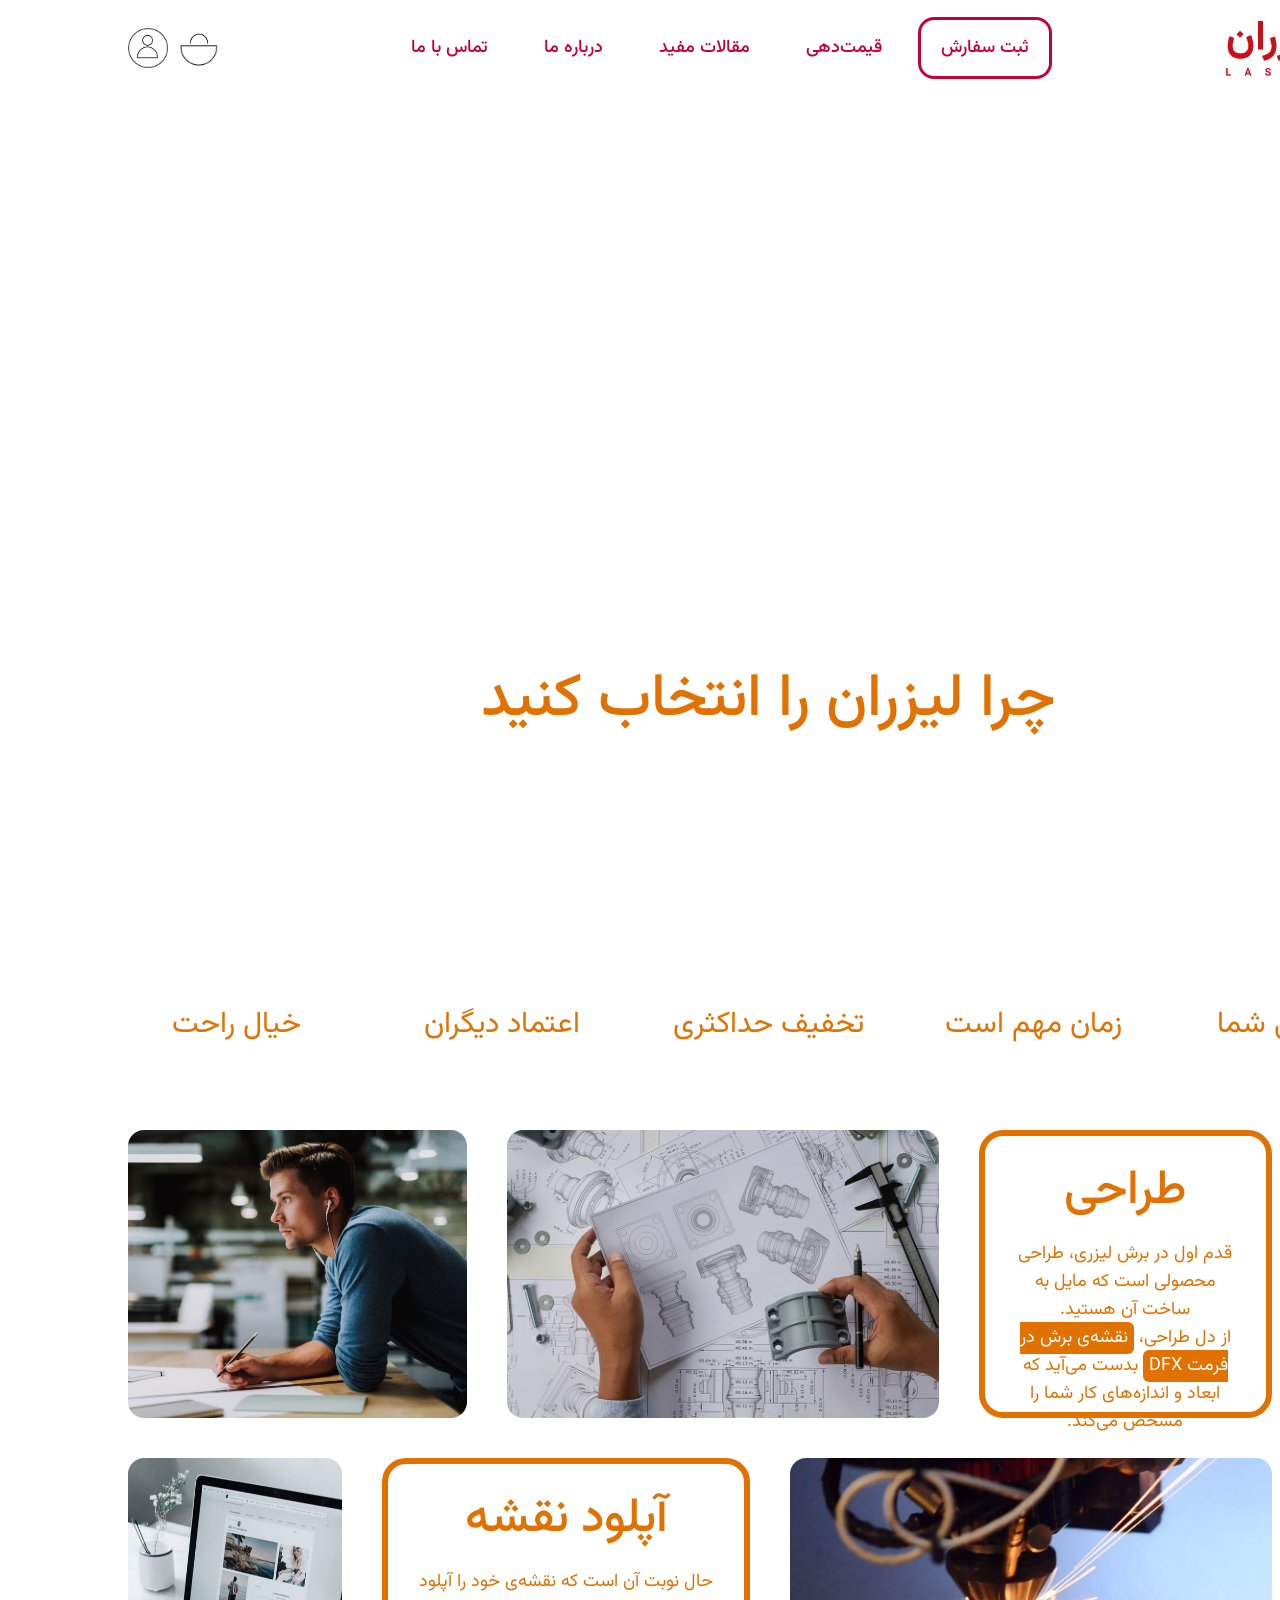
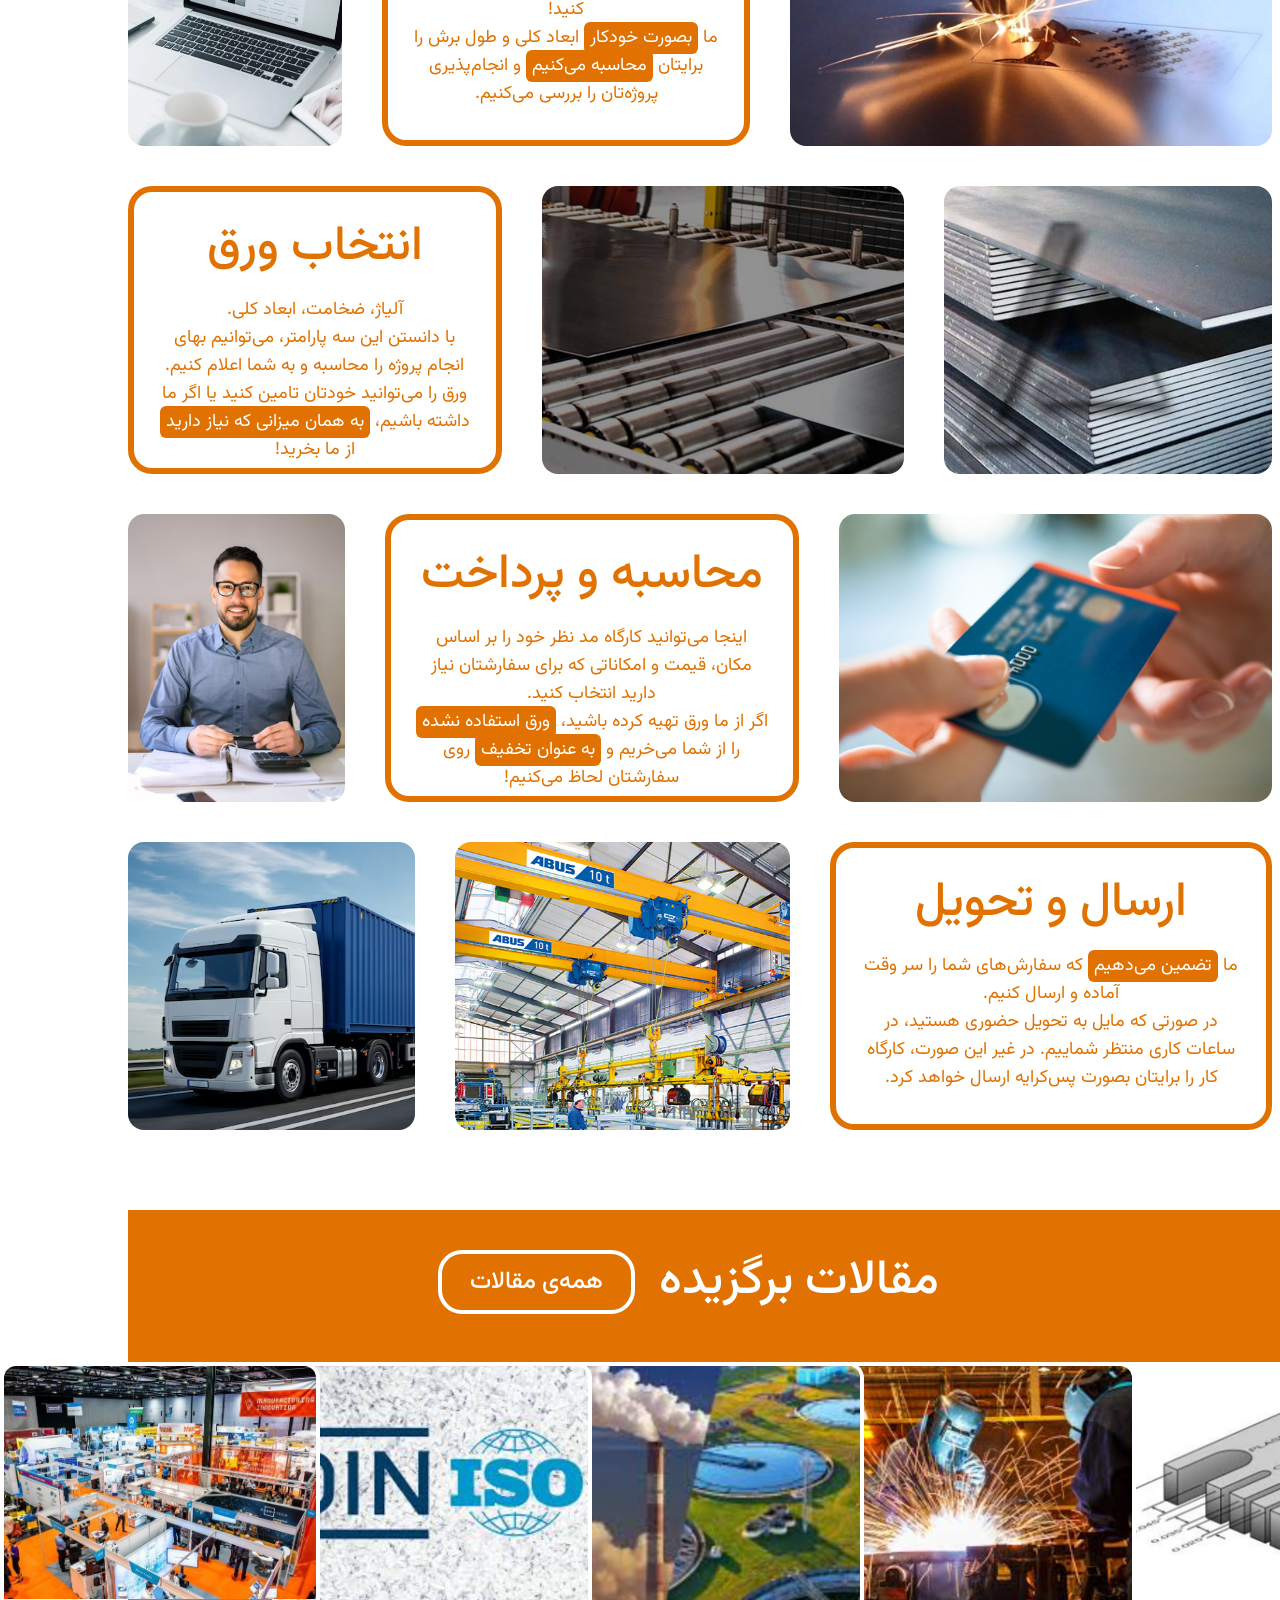
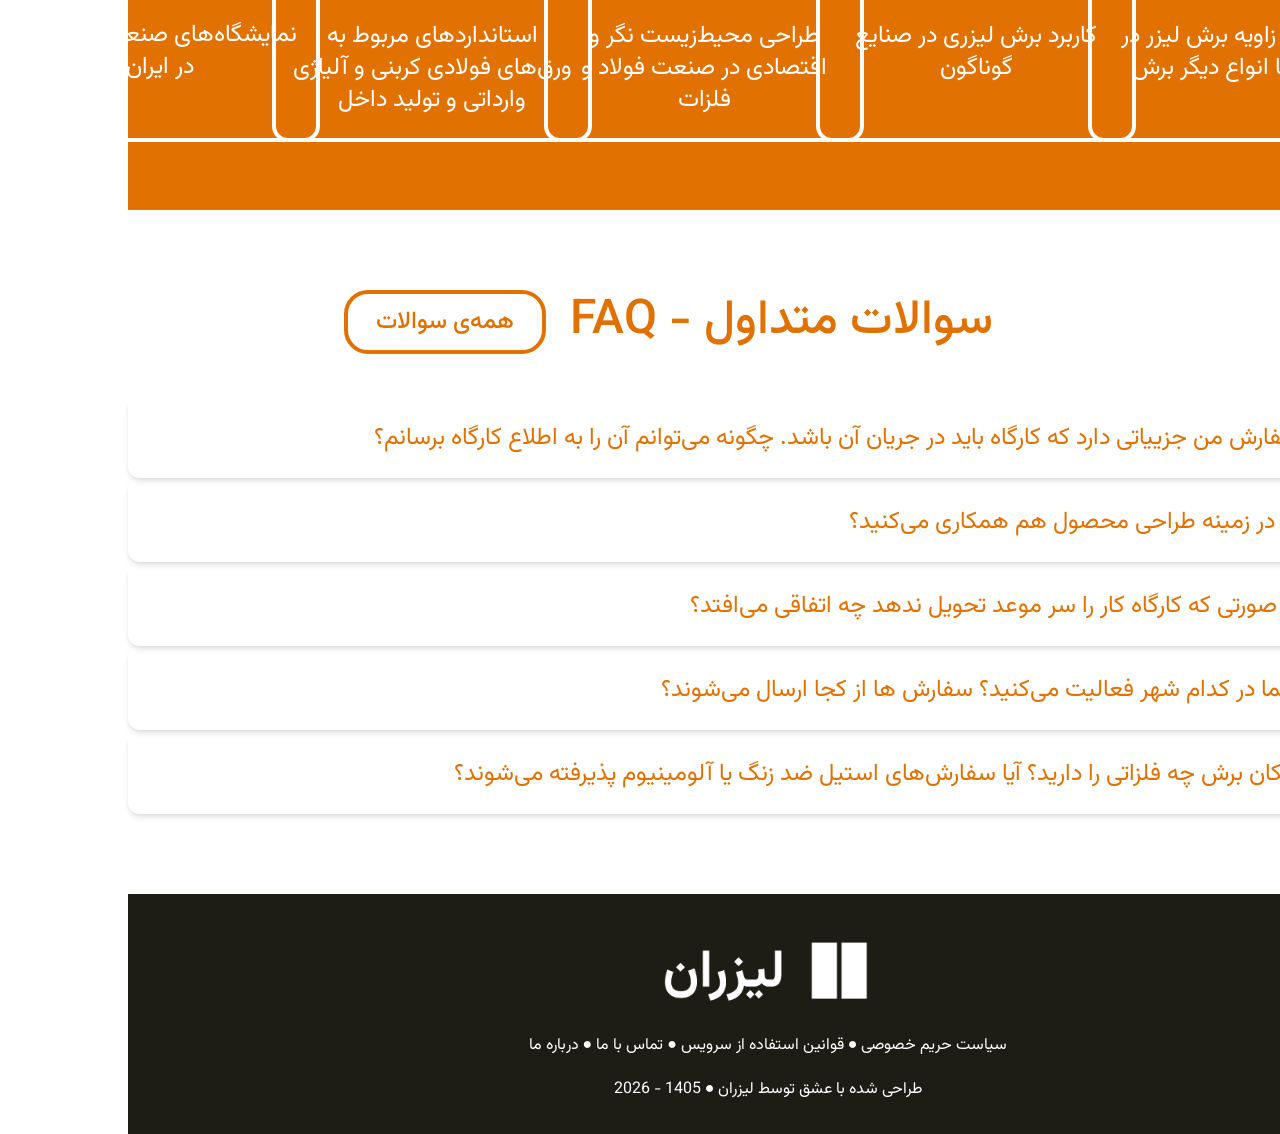
==== commit 76c75054: "aa" ====
--- a/index.html
+++ b/index.html
@@ -94,7 +94,7 @@
             </div>
         </div>
         <!-- Main Banner -->
-        <div class="bg-[url(/media/3.jpg)] bg-contain mt-4 w-full aspect-[2.59336] relative">
+        <div class="bg-[url(./media/3.jpg)] bg-contain mt-4 w-full aspect-[2.59336] relative">
             <div class="absolute bottom-20 right-0 left-0 h-28 flex justify-center">
                     <button class="px-7 py-3 rounded-3xl border-4 border-white text-white text-4xl font-medium hover:bg-white hover:text-rose-700 hover:cursor-pointer transition delay-75 duration-300 ease-in-out">
                         شروع کنید!
@@ -110,7 +110,7 @@
             <div class="flex flex-row gap-12 justify-center mt-10 text-amber-600">
                 <!-- Cards Start Here -->
                 <div class="whyCards">
-                    <div class="w-full aspect-square rounded-3xl bg-[url(/media/4.jpg)] bg-contain">
+                    <div class="w-full aspect-square rounded-3xl bg-[url(./media/4.jpg)] bg-contain">
                         <div class="w-full h-full flex items-center text-center hover:bg-black/50 rounded-3xl">
                             <span class="desc invisible text-white text-xl px-4">امکان سفارش برش لیزری از نزدیکترین کارگاه به شما</span>
                         </div>
@@ -120,7 +120,7 @@
                     </div>
                 </div>
                 <div class="whyCards">
-                    <div class="w-full aspect-square rounded-3xl bg-[url(/media/5.jpg)] bg-contain">
+                    <div class="w-full aspect-square rounded-3xl bg-[url(./media/5.jpg)] bg-contain">
                         <div class="w-full h-full flex items-center text-center hover:bg-black/50 rounded-3xl">
                             <span class="desc invisible text-white text-xl px-4">متعهد به تحویل به موقع و سروقت کار هستیم</span>
                         </div>
@@ -130,7 +130,7 @@
                     </div>
                 </div>
                 <div class="whyCards">
-                    <div class="w-full aspect-square rounded-3xl bg-[url(/media/6.jpg)] bg-contain">
+                    <div class="w-full aspect-square rounded-3xl bg-[url(./media/6.jpg)] bg-contain">
                         <div class="w-full h-full flex items-center text-center hover:bg-black/50 rounded-3xl">
                             <span class="desc invisible text-white text-xl px-4">بهینه‌سازی بهای سفارش از محل بازخرید ضایعات سفارش‌های شما، قبل از سفارش!</span>
                         </div>
@@ -140,7 +140,7 @@
                     </div>
                 </div>
                 <div class="whyCards">
-                    <div class="w-full aspect-square rounded-3xl bg-[url(/media/7.jpg)] bg-contain">
+                    <div class="w-full aspect-square rounded-3xl bg-[url(./media/7.jpg)] bg-contain">
                         <div class="w-full h-full flex items-center text-center hover:bg-black/50 rounded-3xl">
                             <span class="desc invisible text-white text-xl px-4">امکان انتخاب کارگاه‌هایی که تجربه‌های خوبی برایمان رقم زده‌اند</span>
                         </div>
@@ -150,7 +150,7 @@
                     </div>
                 </div>
                 <div class="whyCards">
-                    <div class="w-full aspect-square rounded-3xl bg-[url(/media/8.jpg)] bg-contain">
+                    <div class="w-full aspect-square rounded-3xl bg-[url(./media/8.jpg)] bg-contain">
                         <div class="w-full h-full flex items-center text-center hover:bg-black/50 rounded-3xl">
                             <span class="desc invisible text-white text-xl px-4">رابط کاربری آسان برای سرعت، کیفیت و راحتی بیش از پیش</span>
                         </div>
--- a/src/output.css
+++ b/src/output.css
@@ -217,15 +217,15 @@
   .relative {
     position: relative;
   }
+  .static {
+    position: static;
+  }
   .inset-0 {
     inset: calc(var(--spacing) * 0);
   }
   .top-3 {
     top: calc(var(--spacing) * 3);
   }
-  .top-5 {
-    top: calc(var(--spacing) * 5);
-  }
   .right-0 {
     right: calc(var(--spacing) * 0);
   }
@@ -237,9 +237,6 @@
   }
   .left-3 {
     left: calc(var(--spacing) * 3);
-  }
-  .left-5 {
-    left: calc(var(--spacing) * 5);
   }
   .z-10 {
     z-index: 10;
@@ -301,6 +298,9 @@
   .mr-10 {
     margin-right: calc(var(--spacing) * 10);
   }
+  .contents {
+    display: contents;
+  }
   .flex {
     display: flex;
   }
@@ -310,18 +310,12 @@
   .hidden {
     display: none;
   }
-  .table {
-    display: table;
-  }
   .aspect-\[2\.59336\] {
     aspect-ratio: 2.59336;
   }
   .aspect-square {
     aspect-ratio: 1 / 1;
   }
-  .h-6 {
-    height: calc(var(--spacing) * 6);
-  }
   .h-8 {
     height: calc(var(--spacing) * 8);
   }
@@ -331,9 +325,6 @@
   .h-12 {
     height: calc(var(--spacing) * 12);
   }
-  .h-15 {
-    height: calc(var(--spacing) * 15);
-  }
   .h-16 {
     height: calc(var(--spacing) * 16);
   }
@@ -346,12 +337,6 @@
   .h-28 {
     height: calc(var(--spacing) * 28);
   }
-  .h-40 {
-    height: calc(var(--spacing) * 40);
-  }
-  .h-55 {
-    height: calc(var(--spacing) * 55);
-  }
   .h-60 {
     height: calc(var(--spacing) * 60);
   }
@@ -376,21 +361,12 @@
   .h-200 {
     height: calc(var(--spacing) * 200);
   }
-  .h-400 {
-    height: calc(var(--spacing) * 400);
-  }
   .h-full {
     height: 100%;
   }
-  .w-6 {
-    width: calc(var(--spacing) * 6);
-  }
   .w-8 {
     width: calc(var(--spacing) * 8);
   }
-  .w-10 {
-    width: calc(var(--spacing) * 10);
-  }
   .w-12 {
     width: calc(var(--spacing) * 12);
   }
@@ -400,9 +376,6 @@
   .w-40 {
     width: calc(var(--spacing) * 40);
   }
-  .w-50 {
-    width: calc(var(--spacing) * 50);
-  }
   .w-60 {
     width: calc(var(--spacing) * 60);
   }
@@ -412,9 +385,6 @@
   .w-120 {
     width: calc(var(--spacing) * 120);
   }
-  .w-200 {
-    width: calc(var(--spacing) * 200);
-  }
   .w-full {
     width: 100%;
   }
@@ -433,14 +403,8 @@
   .flex-none {
     flex: none;
   }
-  .border-collapse {
-    border-collapse: collapse;
-  }
   .cursor-pointer {
     cursor: pointer;
-  }
-  .resize {
-    resize: both;
   }
   .grid-cols-5 {
     grid-template-columns: repeat(5, minmax(0, 1fr));
@@ -500,10 +464,6 @@
     border-style: var(--tw-border-style);
     border-width: 1px;
   }
-  .border-1 {
-    border-style: var(--tw-border-style);
-    border-width: 1px;
-  }
   .border-2 {
     border-style: var(--tw-border-style);
     border-width: 2px;
@@ -529,18 +489,6 @@
   .border-neutral-400 {
     border-color: var(--color-neutral-400);
   }
-  .border-neutral-500 {
-    border-color: var(--color-neutral-500);
-  }
-  .border-neutral-700 {
-    border-color: var(--color-neutral-700);
-  }
-  .border-rose-300 {
-    border-color: var(--color-rose-300);
-  }
-  .border-rose-400 {
-    border-color: var(--color-rose-400);
-  }
   .border-rose-700 {
     border-color: var(--color-rose-700);
   }
@@ -549,9 +497,6 @@
   }
   .bg-amber-600 {
     background-color: var(--color-amber-600);
-  }
-  .bg-black {
-    background-color: var(--color-black);
   }
   .bg-black\/60 {
     background-color: color-mix(in srgb, #000 60%, transparent);
@@ -562,32 +507,29 @@
   .bg-olive-900 {
     background-color: var(--color-olive-900);
   }
-  .bg-rose-700 {
-    background-color: var(--color-rose-700);
-  }
   .bg-rose-800 {
     background-color: var(--color-rose-800);
   }
   .bg-white {
     background-color: var(--color-white);
   }
-  .bg-\[url\(\/media\/3\.jpg\)\] {
-    background-image: url(/media/3.jpg);
-  }
-  .bg-\[url\(\/media\/4\.jpg\)\] {
-    background-image: url(/media/4.jpg);
-  }
-  .bg-\[url\(\/media\/5\.jpg\)\] {
-    background-image: url(/media/5.jpg);
-  }
-  .bg-\[url\(\/media\/6\.jpg\)\] {
-    background-image: url(/media/6.jpg);
-  }
-  .bg-\[url\(\/media\/7\.jpg\)\] {
-    background-image: url(/media/7.jpg);
-  }
-  .bg-\[url\(\/media\/8\.jpg\)\] {
-    background-image: url(/media/8.jpg);
+  .bg-\[url\(\.\/media\/3\.jpg\)\] {
+    background-image: url(./media/3.jpg);
+  }
+  .bg-\[url\(\.\/media\/4\.jpg\)\] {
+    background-image: url(./media/4.jpg);
+  }
+  .bg-\[url\(\.\/media\/5\.jpg\)\] {
+    background-image: url(./media/5.jpg);
+  }
+  .bg-\[url\(\.\/media\/6\.jpg\)\] {
+    background-image: url(./media/6.jpg);
+  }
+  .bg-\[url\(\.\/media\/7\.jpg\)\] {
+    background-image: url(./media/7.jpg);
+  }
+  .bg-\[url\(\.\/media\/8\.jpg\)\] {
+    background-image: url(./media/8.jpg);
   }
   .bg-contain {
     background-size: contain;
@@ -604,12 +546,6 @@
   .px-1\.5 {
     padding-inline: calc(var(--spacing) * 1.5);
   }
-  .px-2 {
-    padding-inline: calc(var(--spacing) * 2);
-  }
-  .px-3 {
-    padding-inline: calc(var(--spacing) * 3);
-  }
   .px-3\.5 {
     padding-inline: calc(var(--spacing) * 3.5);
   }
@@ -625,12 +561,6 @@
   .px-7 {
     padding-inline: calc(var(--spacing) * 7);
   }
-  .px-12 {
-    padding-inline: calc(var(--spacing) * 12);
-  }
-  .py-0 {
-    padding-block: calc(var(--spacing) * 0);
-  }
   .py-0\.5 {
     padding-block: calc(var(--spacing) * 0.5);
   }
@@ -664,17 +594,8 @@
   .pr-50 {
     padding-right: calc(var(--spacing) * 50);
   }
-  .pl-10 {
-    padding-left: calc(var(--spacing) * 10);
-  }
   .pl-14 {
     padding-left: calc(var(--spacing) * 14);
-  }
-  .pl-16 {
-    padding-left: calc(var(--spacing) * 16);
-  }
-  .pl-20 {
-    padding-left: calc(var(--spacing) * 20);
   }
   .text-center {
     text-align: center;
@@ -718,14 +639,6 @@
     font-size: var(--text-xl);
     line-height: var(--tw-leading, var(--text-xl--line-height));
   }
-  .leading-loose {
-    --tw-leading: var(--leading-loose);
-    line-height: var(--leading-loose);
-  }
-  .leading-relaxed {
-    --tw-leading: var(--leading-relaxed);
-    line-height: var(--leading-relaxed);
-  }
   .font-medium {
     --tw-font-weight: var(--font-weight-medium);
     font-weight: var(--font-weight-medium);
@@ -747,9 +660,6 @@
   .text-neutral-500 {
     color: var(--color-neutral-500);
   }
-  .text-neutral-600 {
-    color: var(--color-neutral-600);
-  }
   .text-neutral-700 {
     color: var(--color-neutral-700);
   }
@@ -761,17 +671,10 @@
   }
   .text-white {
     color: var(--color-white);
-  }
-  .underline {
-    text-decoration-line: underline;
   }
   .shadow-md {
     --tw-shadow: 0 4px 6px -1px var(--tw-shadow-color, rgb(0 0 0 / 0.1)), 0 2px 4px -2px var(--tw-shadow-color, rgb(0 0 0 / 0.1));
     box-shadow: var(--tw-inset-shadow), var(--tw-inset-ring-shadow), var(--tw-ring-offset-shadow), var(--tw-ring-shadow), var(--tw-shadow);
-  }
-  .outline {
-    outline-style: var(--tw-outline-style);
-    outline-width: 1px;
   }
   .transition {
     transition-property: color, background-color, border-color, outline-color, text-decoration-color, fill, stroke, --tw-gradient-from, --tw-gradient-via, --tw-gradient-to, opacity, box-shadow, transform, translate, scale, rotate, filter, -webkit-backdrop-filter, backdrop-filter, display, content-visibility, overlay, pointer-events;
@@ -830,13 +733,6 @@
       }
     }
   }
-  .hover\:bg-neutral-500 {
-    &:hover {
-      @media (hover: hover) {
-        background-color: var(--color-neutral-500);
-      }
-    }
-  }
   .hover\:bg-rose-700 {
     &:hover {
       @media (hover: hover) {
@@ -858,13 +754,6 @@
       }
     }
   }
-  .hover\:text-rose-600 {
-    &:hover {
-      @media (hover: hover) {
-        color: var(--color-rose-600);
-      }
-    }
-  }
   .hover\:text-rose-700 {
     &:hover {
       @media (hover: hover) {
@@ -904,10 +793,6 @@
   inherits: false;
   initial-value: solid;
 }
-@property --tw-leading {
-  syntax: "*";
-  inherits: false;
-}
 @property --tw-font-weight {
   syntax: "*";
   inherits: false;
@@ -980,11 +865,6 @@
   syntax: "*";
   inherits: false;
   initial-value: 0 0 #0000;
-}
-@property --tw-outline-style {
-  syntax: "*";
-  inherits: false;
-  initial-value: solid;
 }
 @property --tw-duration {
   syntax: "*";
@@ -1013,7 +893,6 @@
   @supports ((-webkit-hyphens: none) and (not (margin-trim: inline))) or ((-moz-orient: inline) and (not (color:rgb(from red r g b)))) {
     *, ::before, ::after, ::backdrop {
       --tw-border-style: solid;
-      --tw-leading: initial;
       --tw-font-weight: initial;
       --tw-tracking: initial;
       --tw-shadow: 0 0 #0000;
@@ -1030,7 +909,6 @@
       --tw-ring-offset-width: 0px;
       --tw-ring-offset-color: #fff;
       --tw-ring-offset-shadow: 0 0 #0000;
-      --tw-outline-style: solid;
       --tw-duration: initial;
       --tw-ease: initial;
       --tw-scale-x: 1;
